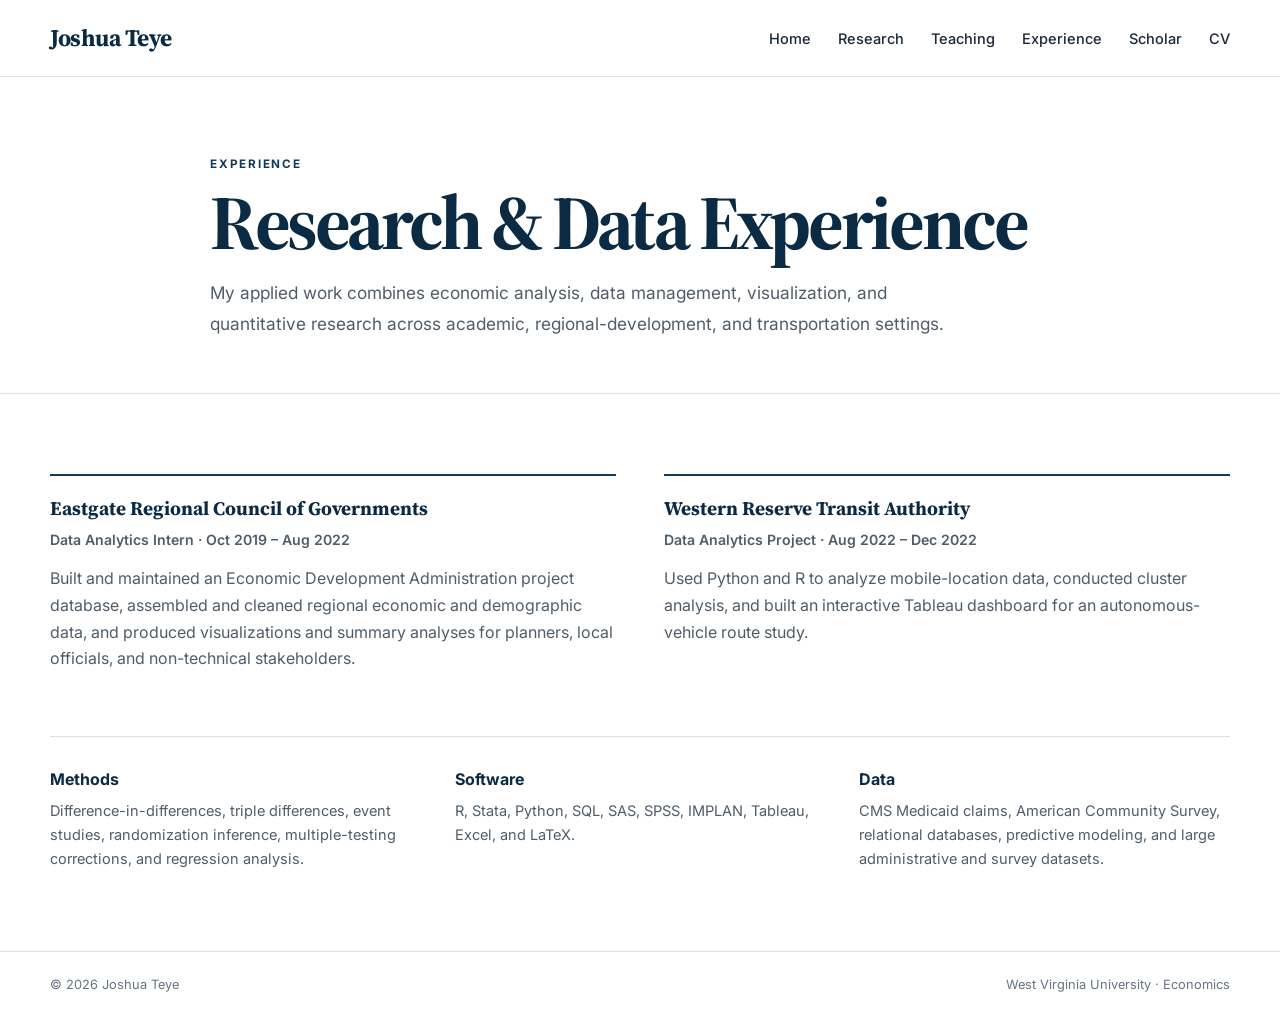
==== experience.html @ cca25564 "Add files via upload" ====
<!doctype html>
<html lang="en">
<head>
  <meta charset="utf-8">
  <meta name="viewport" content="width=device-width, initial-scale=1">
  <meta name="description" content="Research, data, and professional experience of Joshua Teye, PhD Candidate in Economics at West Virginia University.">
  <title>Experience | Joshua Teye</title>
  <link rel="canonical" href="https://jteye8317.github.io/experience.html">
  <meta name="google-site-verification" content="BmAEZ_e2Y_XpYz3XwTeQ1vOb4aZKEHvPE95MhcZ8lzc">
  <link rel="preconnect" href="https://fonts.googleapis.com">
  <link rel="preconnect" href="https://fonts.gstatic.com" crossorigin>
  <link href="https://fonts.googleapis.com/css2?family=Inter:wght@400;500;600;700&family=Source+Serif+4:opsz,wght@8..60,600;8..60,700&display=swap" rel="stylesheet">
  <link rel="stylesheet" href="style.css">
</head>
<body>
<header class="topbar">
  <div class="wrap nav">
    <a class="brand" href="index.html">Joshua Teye</a>
    <button class="menu-btn" aria-label="Open menu">☰</button>
    <nav class="links" aria-label="Primary navigation">
      <a href="index.html">Home</a>
      <a href="research.html">Research</a>
      <a href="teaching.html">Teaching</a>
      <a href="experience.html">Experience</a>
      <a href="https://scholar.google.com/citations?user=lvqh20IAAAAJ&amp;hl=en" target="_blank" rel="noopener">Scholar</a>
      <a href="Joshua_Teye_CV.pdf" target="_blank" rel="noopener">CV</a>
    </nav>
  </div>
</header>

<main>
  <section class="page-hero">
    <div class="wrap narrow">
      <p class="eyebrow">Experience</p>
      <h1 class="page-title">Research &amp; Data Experience</h1>
      <p class="page-intro">
        My applied work combines economic analysis, data management, visualization, and quantitative research
        across academic, regional-development, and transportation settings.
      </p>
    </div>
  </section>

  <section class="section">
    <div class="wrap">
      <div class="experience-grid">
        <article>
          <h3>Eastgate Regional Council of Governments</h3>
          <p class="role">Data Analytics Intern · Oct 2019 – Aug 2022</p>
          <p>
            Built and maintained an Economic Development Administration project database,
            assembled and cleaned regional economic and demographic data, and produced
            visualizations and summary analyses for planners, local officials, and non-technical stakeholders.
          </p>
        </article>

        <article>
          <h3>Western Reserve Transit Authority</h3>
          <p class="role">Data Analytics Project · Aug 2022 – Dec 2022</p>
          <p>
            Used Python and R to analyze mobile-location data, conducted cluster analysis,
            and built an interactive Tableau dashboard for an autonomous-vehicle route study.
          </p>
        </article>
      </div>

      <div class="methods">
        <div>
          <h3>Methods</h3>
          <p>Difference-in-differences, triple differences, event studies, randomization inference, multiple-testing corrections, and regression analysis.</p>
        </div>
        <div>
          <h3>Software</h3>
          <p>R, Stata, Python, SQL, SAS, SPSS, IMPLAN, Tableau, Excel, and LaTeX.</p>
        </div>
        <div>
          <h3>Data</h3>
          <p>CMS Medicaid claims, American Community Survey, relational databases, predictive modeling, and large administrative and survey datasets.</p>
        </div>
      </div>
    </div>
  </section>
</main>
<footer class="footer">
  <div class="wrap footer-row">
    <span>© <span id="year"></span> Joshua Teye</span>
    <span>West Virginia University · Economics</span>
  </div>
</footer>

<script>
  document.getElementById("year").textContent = new Date().getFullYear();

  const btn = document.querySelector(".menu-btn");
  const links = document.querySelector(".links");

  btn.addEventListener("click", () => links.classList.toggle("open"));

  document.querySelectorAll(".links a").forEach(a => {
    a.addEventListener("click", () => links.classList.remove("open"));
  });
</script>
</body>
</html>
---- style.css ----
:root{
  --navy:#123a5a;
  --navy-dark:#0b2a43;
  --ink:#1c2938;
  --muted:#667382;
  --muted-dark:#4f5d6b;
  --line:#d9e1e8;
  --line-dark:#c8d2dc;
  --soft:#f5f7f9;
  --soft-alt:#fafbfc;
  --paper:#ffffff;
  --max:1180px;
  --radius:8px;
  --shadow:0 14px 34px rgba(15,47,80,.08);
}

*{box-sizing:border-box}
html{scroll-behavior:smooth;scroll-padding-top:92px}

body{
  margin:0;
  color:var(--ink);
  background:var(--paper);
  font-family:"Inter",system-ui,-apple-system,BlinkMacSystemFont,"Segoe UI",sans-serif;
  font-size:16px;
  line-height:1.68;
  -webkit-font-smoothing:antialiased;
  text-rendering:optimizeLegibility;
}

::selection{background:#dce9f3;color:var(--navy-dark)}
img{max-width:100%}

a{
  color:var(--navy);
  text-decoration:none;
  text-underline-offset:3px;
}

a:hover{text-decoration:underline}

a:focus-visible,
button:focus-visible{
  outline:3px solid rgba(18,58,90,.25);
  outline-offset:4px;
}

.wrap{
  width:min(calc(100% - 48px),var(--max));
  margin:0 auto;
}

.narrow{max-width:860px}

h1,h2,h3,p{margin-top:0}

h1,h2{
  font-family:"Source Serif 4",Georgia,serif;
  color:var(--navy-dark);
}

h1{
  margin-bottom:14px;
  font-size:clamp(3.8rem,7vw,6.2rem);
  line-height:.98;
  letter-spacing:-.045em;
  font-weight:700;
}

.page-title{
  font-size:clamp(3rem,6vw,5rem);
  margin-bottom:18px;
}

h2{
  margin-bottom:24px;
  font-size:clamp(2rem,4vw,3rem);
  line-height:1.12;
  letter-spacing:-.025em;
  font-weight:700;
}

h3{
  color:var(--navy-dark);
  line-height:1.32;
  font-weight:600;
}

.eyebrow{
  margin:0 0 10px;
  color:var(--navy);
  font-size:.73rem;
  font-weight:700;
  letter-spacing:.15em;
  text-transform:uppercase;
}

.topbar{
  position:sticky;
  top:0;
  z-index:50;
  background:rgba(255,255,255,.97);
  border-bottom:1px solid var(--line);
  backdrop-filter:blur(14px);
  -webkit-backdrop-filter:blur(14px);
}

.nav{
  min-height:74px;
  display:flex;
  align-items:center;
  justify-content:space-between;
  gap:30px;
}

.brand{
  color:var(--navy-dark);
  font-family:"Source Serif 4",Georgia,serif;
  font-size:1.48rem;
  font-weight:700;
  letter-spacing:-.02em;
}

.brand:hover{text-decoration:none}

.links{
  display:flex;
  align-items:center;
  gap:27px;
}

.links a{
  position:relative;
  padding:27px 0 25px;
  color:var(--ink);
  font-size:.91rem;
  font-weight:500;
}

.links a::after{
  content:"";
  position:absolute;
  left:0;
  right:0;
  bottom:19px;
  height:1.5px;
  background:var(--navy);
  transform:scaleX(0);
  transform-origin:left;
  transition:transform .18s ease;
}

.links a:hover{
  color:var(--navy);
  text-decoration:none;
}

.links a:hover::after{transform:scaleX(1)}

.menu-btn{
  display:none;
  padding:8px;
  border:0;
  color:var(--navy-dark);
  background:transparent;
  font-size:1.4rem;
  cursor:pointer;
}

.hero{
  padding:86px 0 78px;
}

.hero-grid{
  display:grid;
  grid-template-columns:minmax(0,1.32fr) minmax(280px,.68fr);
  gap:78px;
  align-items:center;
}

.hero-copy{max-width:790px}

.fields{
  margin:0 0 26px;
  color:var(--ink);
  font-size:1.01rem;
  font-weight:600;
  letter-spacing:.005em;
}

.intro,
.page-intro{
  max-width:760px;
  margin:0;
  color:var(--muted-dark);
  font-size:1.08rem;
  line-height:1.75;
}

.page-hero{
  padding:78px 0 54px;
  border-bottom:1px solid var(--line);
}

.actions{
  display:flex;
  flex-wrap:wrap;
  gap:12px;
  margin:30px 0 22px;
}

.btn{
  display:inline-flex;
  align-items:center;
  justify-content:center;
  gap:10px;
  min-height:46px;
  padding:11px 20px;
  border-radius:6px;
  font-size:.92rem;
  font-weight:600;
  transition:background .18s ease,color .18s ease,border-color .18s ease,transform .18s ease;
}

.btn:hover{
  text-decoration:none;
  transform:translateY(-1px);
}

.primary{
  border:1px solid var(--navy);
  background:var(--navy);
  color:#fff;
}

.primary:hover{
  border-color:var(--navy-dark);
  background:var(--navy-dark);
}

.outline{
  border:1px solid var(--line-dark);
  background:#fff;
  color:var(--navy);
}

.outline:hover{
  border-color:var(--navy);
  background:var(--soft);
}

.contact-mini{
  display:flex;
  flex-wrap:wrap;
  gap:8px 22px;
  color:var(--muted);
  font-size:.88rem;
}

.contact-mini a{font-weight:500}

.portrait-card{margin:0}

.portrait-card img{
  display:block;
  width:100%;
  aspect-ratio:4/5;
  object-fit:cover;
  border:1px solid var(--line);
  border-radius:var(--radius);
  box-shadow:var(--shadow);
}

.portrait-card figcaption{
  max-width:360px;
  margin:12px auto 0;
  color:#7a8591;
  font-family:"Source Serif 4",Georgia,serif;
  font-size:.9rem;
  font-style:italic;
  line-height:1.5;
  text-align:center;
}

.feature-band{
  padding:62px 0;
  background:var(--soft);
  border-top:1px solid var(--line);
  border-bottom:1px solid var(--line);
}

.two-col{
  display:grid;
  grid-template-columns:minmax(0,1fr) minmax(0,1fr);
  gap:58px;
  align-items:start;
}

.panel-block{min-width:0}

.section-heading{
  display:flex;
  align-items:flex-end;
  justify-content:space-between;
  gap:18px;
  margin-bottom:22px;
}

.section-heading h2{
  margin:0;
  font-size:2.05rem;
}

.small-link{
  display:inline-block;
  color:var(--navy);
  font-size:.87rem;
  font-weight:600;
  line-height:1.45;
}

.feature-card{
  padding:30px;
  background:#fff;
  border:1px solid var(--line);
  border-radius:var(--radius);
  box-shadow:0 8px 22px rgba(15,47,80,.035);
}

.feature-card h3{
  margin-bottom:14px;
  font-family:"Source Serif 4",Georgia,serif;
  font-size:1.55rem;
  font-weight:700;
}

.feature-card p,
.teaching-intro{color:var(--muted-dark)}

.finding{
  margin-bottom:18px;
  padding-top:16px;
  border-top:1px solid var(--line);
  color:var(--ink)!important;
  font-size:.94rem;
}

.teaching-intro{margin-bottom:18px}

.evaluation-note{
  margin:0 0 14px;
  color:var(--muted);
  font-size:.78rem;
  line-height:1.55;
  font-style:italic;
}

.stats{
  display:grid;
  grid-template-columns:1fr 1fr;
  gap:12px;
  margin:18px 0 22px;
}

.stats div{
  min-height:102px;
  padding:18px;
  background:#fff;
  border:1px solid var(--line);
  border-radius:6px;
}

.stats strong{
  display:block;
  color:var(--navy-dark);
  font-family:"Source Serif 4",Georgia,serif;
  font-size:2rem;
  font-weight:700;
  line-height:1;
}

.stats span{
  display:block;
  margin-top:8px;
  color:var(--muted-dark);
  font-size:.81rem;
  line-height:1.4;
}

.section{padding:80px 0}

.section.alt{
  background:var(--soft-alt);
  border-top:1px solid var(--line);
  border-bottom:1px solid var(--line);
}

.home-cards{
  display:grid;
  grid-template-columns:1fr 1fr;
  gap:36px;
}

.home-card{
  padding:28px;
  border:1px solid var(--line);
  border-radius:var(--radius);
  background:#fff;
}

.home-card h3{
  font-family:"Source Serif 4",Georgia,serif;
  font-size:1.35rem;
}

.home-card p{color:var(--muted-dark)}

.paper-list{border-top:1px solid var(--line-dark)}

.paper{
  display:grid;
  grid-template-columns:170px minmax(0,1fr);
  gap:34px;
  padding:30px 0;
  border-bottom:1px solid var(--line);
}

.paper .meta{
  padding-top:4px;
  color:var(--muted);
  font-size:.75rem;
  font-weight:700;
  letter-spacing:.035em;
  text-transform:uppercase;
}

.paper h3{
  max-width:840px;
  margin-bottom:8px;
  font-family:"Source Serif 4",Georgia,serif;
  font-size:1.3rem;
  font-weight:700;
}

.paper p{
  max-width:850px;
  margin:5px 0;
  color:var(--muted-dark);
  font-size:.94rem;
}

.paper a{
  display:inline-block;
  margin-top:8px;
  font-size:.88rem;
  font-weight:600;
}

.dissertation{
  margin-top:34px;
  padding:24px 28px;
  background:var(--soft);
  border-left:3px solid var(--navy);
  color:var(--muted-dark);
  line-height:1.65;
}

.dissertation strong{color:var(--ink)}

.dissertation span{
  display:block;
  margin-top:5px;
  color:var(--muted);
  font-size:.88rem;
}

.experience-grid{
  display:grid;
  grid-template-columns:1fr 1fr;
  gap:48px;
}

.experience-grid article{
  padding-top:20px;
  border-top:2px solid var(--navy);
}

.experience-grid h3{
  margin-bottom:7px;
  font-family:"Source Serif 4",Georgia,serif;
  font-size:1.2rem;
  font-weight:700;
}

.role{
  margin-bottom:13px;
  color:var(--navy);
  font-size:.88rem;
  font-weight:600;
}

.experience-grid p{color:var(--muted-dark)}

.methods{
  display:grid;
  grid-template-columns:repeat(3,minmax(0,1fr));
  gap:34px;
  margin-top:48px;
  padding-top:32px;
  border-top:1px solid var(--line);
}

.page-methods{margin-top:56px}

.methods h3{
  margin-bottom:9px;
  font-size:1rem;
  font-weight:700;
}

.methods p{
  margin:0;
  color:var(--muted-dark);
  font-size:.91rem;
  line-height:1.65;
}

.teaching-page-grid{
  display:grid;
  grid-template-columns:1.1fr .9fr;
  gap:56px;
  align-items:start;
}

.teaching-summary{
  padding:28px;
  border:1px solid var(--line);
  border-radius:var(--radius);
  background:var(--soft);
}

.contact-section{background:var(--soft)}

.contact-grid{
  display:grid;
  grid-template-columns:1.05fr .8fr .9fr;
  gap:52px;
  align-items:start;
}

.contact-grid p{
  max-width:440px;
  color:var(--muted-dark);
}

.contact-links{
  display:flex;
  flex-direction:column;
  align-items:flex-start;
  gap:11px;
  padding-top:3px;
}

.contact-links a{
  font-size:.91rem;
  font-weight:500;
}

.contact-links span{
  color:var(--muted);
  font-size:.89rem;
}

blockquote{
  margin:0;
  padding:3px 0 3px 23px;
  border-left:3px solid var(--navy);
  color:var(--navy-dark);
  font-family:"Source Serif 4",Georgia,serif;
  font-size:1.18rem;
  line-height:1.55;
}

.footer{
  padding:22px 0;
  border-top:1px solid var(--line);
  background:#fff;
  color:var(--muted);
  font-size:.8rem;
}

.footer-row{
  display:flex;
  justify-content:space-between;
  gap:20px;
}

@media (max-width:880px){
  .menu-btn{display:block}

  .links{
    display:none;
    position:absolute;
    top:74px;
    left:0;
    right:0;
    gap:0;
    padding:12px 24px 20px;
    background:#fff;
    border-bottom:1px solid var(--line);
    box-shadow:0 12px 20px rgba(15,47,80,.06);
    flex-direction:column;
    align-items:flex-start;
  }

  .links.open{display:flex}

  .links a{
    width:100%;
    padding:11px 0;
  }

  .links a::after{display:none}

  .hero{padding:68px 0 62px}

  .hero-grid{
    grid-template-columns:1fr;
    gap:46px;
  }

  .portrait-card{width:min(100%,380px)}

  .two-col,
  .contact-grid,
  .teaching-page-grid{
    grid-template-columns:1fr;
  }

  .home-cards{
    grid-template-columns:1fr;
  }

  .two-col{gap:48px}
  .contact-grid{gap:32px}

  .experience-grid,
  .methods{
    grid-template-columns:1fr;
  }

  .experience-grid{gap:36px}
  .methods{gap:24px}
}

@media (max-width:620px){
  .wrap{
    width:min(calc(100% - 30px),var(--max));
  }

  .nav{min-height:68px}
  .links{top:68px}
  .brand{font-size:1.34rem}

  .hero{padding:54px 0 52px}

  h1{font-size:clamp(3rem,15vw,4.4rem)}
  h2{font-size:2rem}

  .fields{
    font-size:.94rem;
    line-height:1.55;
  }

  .intro,
  .page-intro{font-size:1rem}

  .actions{
    flex-direction:column;
    align-items:stretch;
  }

  .btn{width:100%}
  .portrait-card{width:min(100%,330px)}

  .feature-band{padding:50px 0}
  .section{padding:60px 0}
  .page-hero{padding:56px 0 40px}

  .section-heading{
    align-items:flex-start;
    flex-direction:column;
    gap:8px;
  }

  .feature-card{padding:23px}

  .stats{grid-template-columns:1fr 1fr}

  .stats div{
    min-height:96px;
    padding:16px;
  }

  .paper{
    grid-template-columns:1fr;
    gap:8px;
    padding:24px 0;
  }

  .paper .meta{padding-top:0}
  .dissertation{padding:21px}

  .footer-row{
    flex-direction:column;
    gap:5px;
  }
}

@media (max-width:420px){
  .stats{grid-template-columns:1fr}

  .contact-mini{
    flex-direction:column;
    gap:5px;
  }

  blockquote{font-size:1.08rem}
}

@media (prefers-reduced-motion:reduce){
  html{scroll-behavior:auto}

  *,
  *::before,
  *::after{
    transition:none !important;
    animation:none !important;
  }
}
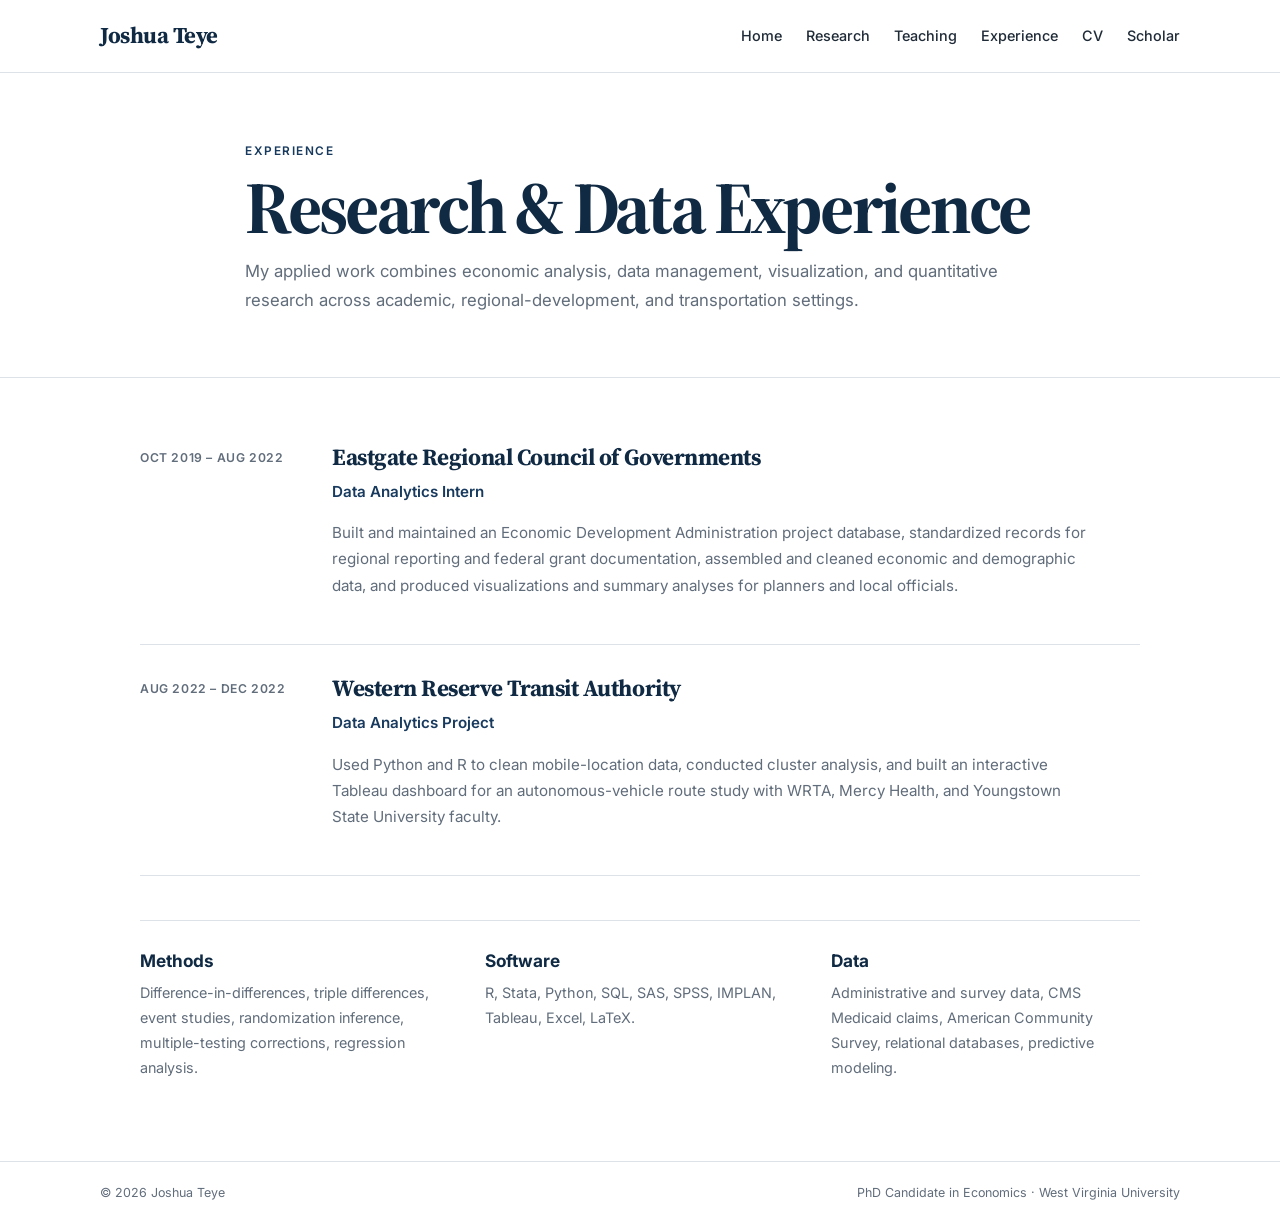
==== commit 76f480b6: "Add files via upload" ====
--- a/experience.html
+++ b/experience.html
@@ -9,31 +9,32 @@
   <meta name="google-site-verification" content="BmAEZ_e2Y_XpYz3XwTeQ1vOb4aZKEHvPE95MhcZ8lzc">
   <link rel="preconnect" href="https://fonts.googleapis.com">
   <link rel="preconnect" href="https://fonts.gstatic.com" crossorigin>
-  <link href="https://fonts.googleapis.com/css2?family=Inter:wght@400;500;600;700&family=Source+Serif+4:opsz,wght@8..60,600;8..60,700&display=swap" rel="stylesheet">
+  <link href="https://fonts.googleapis.com/css2?family=Inter:wght@400;500;600&family=Source+Serif+4:opsz,wght@8..60,600;8..60,700&display=swap" rel="stylesheet">
   <link rel="stylesheet" href="style.css">
 </head>
 <body>
-<header class="topbar">
-  <div class="wrap nav">
-    <a class="brand" href="index.html">Joshua Teye</a>
-    <button class="menu-btn" aria-label="Open menu">☰</button>
-    <nav class="links" aria-label="Primary navigation">
+
+<header class="site-header">
+  <div class="container nav-row">
+    <a class="site-name" href="index.html">Joshua Teye</a>
+    <button class="menu-toggle" aria-label="Toggle navigation" aria-expanded="false">Menu</button>
+    <nav class="nav-links" aria-label="Primary navigation">
       <a href="index.html">Home</a>
       <a href="research.html">Research</a>
       <a href="teaching.html">Teaching</a>
       <a href="experience.html">Experience</a>
-      <a href="https://scholar.google.com/citations?user=lvqh20IAAAAJ&amp;hl=en" target="_blank" rel="noopener">Scholar</a>
       <a href="Joshua_Teye_CV.pdf" target="_blank" rel="noopener">CV</a>
+      <a href="https://scholar.google.com/citations?user=lvqh20IAAAAJ&hl=en" target="_blank" rel="noopener">Scholar</a>
     </nav>
   </div>
 </header>
 
 <main>
   <section class="page-hero">
-    <div class="wrap narrow">
-      <p class="eyebrow">Experience</p>
+    <div class="container text-width">
+      <p class="kicker">Experience</p>
       <h1 class="page-title">Research &amp; Data Experience</h1>
-      <p class="page-intro">
+      <p class="lead">
         My applied work combines economic analysis, data management, visualization, and quantitative research
         across academic, regional-development, and transportation settings.
       </p>
@@ -41,63 +42,64 @@
   </section>
 
   <section class="section">
-    <div class="wrap">
-      <div class="experience-grid">
-        <article>
-          <h3>Eastgate Regional Council of Governments</h3>
-          <p class="role">Data Analytics Intern · Oct 2019 – Aug 2022</p>
+    <div class="container experience-list">
+      <article class="experience-item">
+        <div class="experience-date">Oct 2019 – Aug 2022</div>
+        <div>
+          <h2>Eastgate Regional Council of Governments</h2>
+          <p class="role">Data Analytics Intern</p>
           <p>
-            Built and maintained an Economic Development Administration project database,
-            assembled and cleaned regional economic and demographic data, and produced
-            visualizations and summary analyses for planners, local officials, and non-technical stakeholders.
+            Built and maintained an Economic Development Administration project database, standardized records
+            for regional reporting and federal grant documentation, assembled and cleaned economic and demographic
+            data, and produced visualizations and summary analyses for planners and local officials.
           </p>
-        </article>
+        </div>
+      </article>
 
-        <article>
-          <h3>Western Reserve Transit Authority</h3>
-          <p class="role">Data Analytics Project · Aug 2022 – Dec 2022</p>
+      <article class="experience-item">
+        <div class="experience-date">Aug 2022 – Dec 2022</div>
+        <div>
+          <h2>Western Reserve Transit Authority</h2>
+          <p class="role">Data Analytics Project</p>
           <p>
-            Used Python and R to analyze mobile-location data, conducted cluster analysis,
-            and built an interactive Tableau dashboard for an autonomous-vehicle route study.
+            Used Python and R to clean mobile-location data, conducted cluster analysis, and built an interactive
+            Tableau dashboard for an autonomous-vehicle route study with WRTA, Mercy Health, and Youngstown State University faculty.
           </p>
-        </article>
-      </div>
+        </div>
+      </article>
 
-      <div class="methods">
-        <div>
-          <h3>Methods</h3>
-          <p>Difference-in-differences, triple differences, event studies, randomization inference, multiple-testing corrections, and regression analysis.</p>
-        </div>
-        <div>
-          <h3>Software</h3>
-          <p>R, Stata, Python, SQL, SAS, SPSS, IMPLAN, Tableau, Excel, and LaTeX.</p>
-        </div>
-        <div>
-          <h3>Data</h3>
-          <p>CMS Medicaid claims, American Community Survey, relational databases, predictive modeling, and large administrative and survey datasets.</p>
-        </div>
+      <div class="methods-grid">
+        <div><h3>Methods</h3><p>Difference-in-differences, triple differences, event studies, randomization inference, multiple-testing corrections, regression analysis.</p></div>
+        <div><h3>Software</h3><p>R, Stata, Python, SQL, SAS, SPSS, IMPLAN, Tableau, Excel, LaTeX.</p></div>
+        <div><h3>Data</h3><p>Administrative and survey data, CMS Medicaid claims, American Community Survey, relational databases, predictive modeling.</p></div>
       </div>
     </div>
   </section>
 </main>
-<footer class="footer">
-  <div class="wrap footer-row">
+
+<footer class="site-footer">
+  <div class="container footer-row">
     <span>© <span id="year"></span> Joshua Teye</span>
-    <span>West Virginia University · Economics</span>
+    <span>PhD Candidate in Economics · West Virginia University</span>
   </div>
 </footer>
-
 <script>
   document.getElementById("year").textContent = new Date().getFullYear();
+  const toggle = document.querySelector(".menu-toggle");
+  const nav = document.querySelector(".nav-links");
+  if (toggle && nav) {
+    toggle.addEventListener("click", () => {
+      const open = nav.classList.toggle("open");
+      toggle.setAttribute("aria-expanded", open ? "true" : "false");
+    });
+    document.querySelectorAll(".nav-links a").forEach(a => {
+      a.addEventListener("click", () => {
+        nav.classList.remove("open");
+        toggle.setAttribute("aria-expanded", "false");
+      });
+    });
+  }
+</script>
 
-  const btn = document.querySelector(".menu-btn");
-  const links = document.querySelector(".links");
-
-  btn.addEventListener("click", () => links.classList.toggle("open"));
-
-  document.querySelectorAll(".links a").forEach(a => {
-    a.addEventListener("click", () => links.classList.remove("open"));
-  });
-</script>
 </body>
 </html>
--- a/style.css
+++ b/style.css
@@ -1,740 +1,308 @@
 :root{
-  --navy:#123a5a;
-  --navy-dark:#0b2a43;
-  --ink:#1c2938;
-  --muted:#667382;
-  --muted-dark:#4f5d6b;
-  --line:#d9e1e8;
-  --line-dark:#c8d2dc;
-  --soft:#f5f7f9;
-  --soft-alt:#fafbfc;
+  --navy:#173a5e;
+  --navy-dark:#102a44;
+  --ink:#202b38;
+  --muted:#616d7b;
+  --line:#dce2e7;
+  --soft:#f7f8fa;
   --paper:#ffffff;
-  --max:1180px;
-  --radius:8px;
-  --shadow:0 14px 34px rgba(15,47,80,.08);
+  --max:1080px;
 }
 
 *{box-sizing:border-box}
-html{scroll-behavior:smooth;scroll-padding-top:92px}
-
+html{scroll-behavior:smooth}
 body{
   margin:0;
   color:var(--ink);
   background:var(--paper);
   font-family:"Inter",system-ui,-apple-system,BlinkMacSystemFont,"Segoe UI",sans-serif;
   font-size:16px;
-  line-height:1.68;
+  line-height:1.72;
   -webkit-font-smoothing:antialiased;
-  text-rendering:optimizeLegibility;
-}
-
-::selection{background:#dce9f3;color:var(--navy-dark)}
+}
 img{max-width:100%}
-
-a{
-  color:var(--navy);
-  text-decoration:none;
-  text-underline-offset:3px;
-}
-
+a{color:var(--navy);text-decoration:none;text-underline-offset:3px}
 a:hover{text-decoration:underline}
-
-a:focus-visible,
-button:focus-visible{
-  outline:3px solid rgba(18,58,90,.25);
-  outline-offset:4px;
-}
-
-.wrap{
-  width:min(calc(100% - 48px),var(--max));
-  margin:0 auto;
-}
-
-.narrow{max-width:860px}
-
-h1,h2,h3,p{margin-top:0}
-
-h1,h2{
-  font-family:"Source Serif 4",Georgia,serif;
-  color:var(--navy-dark);
-}
-
-h1{
-  margin-bottom:14px;
-  font-size:clamp(3.8rem,7vw,6.2rem);
-  line-height:.98;
-  letter-spacing:-.045em;
-  font-weight:700;
-}
-
-.page-title{
-  font-size:clamp(3rem,6vw,5rem);
-  margin-bottom:18px;
-}
-
-h2{
-  margin-bottom:24px;
-  font-size:clamp(2rem,4vw,3rem);
-  line-height:1.12;
-  letter-spacing:-.025em;
-  font-weight:700;
-}
-
-h3{
-  color:var(--navy-dark);
-  line-height:1.32;
-  font-weight:600;
-}
-
-.eyebrow{
-  margin:0 0 10px;
-  color:var(--navy);
-  font-size:.73rem;
-  font-weight:700;
-  letter-spacing:.15em;
-  text-transform:uppercase;
-}
-
-.topbar{
+.container{width:min(calc(100% - 44px),var(--max));margin:0 auto}
+.text-width{max-width:790px}
+
+.site-header{
+  border-bottom:1px solid var(--line);
+  background:rgba(255,255,255,.97);
   position:sticky;
   top:0;
-  z-index:50;
-  background:rgba(255,255,255,.97);
-  border-bottom:1px solid var(--line);
-  backdrop-filter:blur(14px);
-  -webkit-backdrop-filter:blur(14px);
-}
-
-.nav{
-  min-height:74px;
+  z-index:30;
+  backdrop-filter:blur(10px);
+}
+.nav-row{
+  min-height:72px;
   display:flex;
   align-items:center;
   justify-content:space-between;
-  gap:30px;
-}
-
-.brand{
+  gap:28px;
+}
+.site-name{
   color:var(--navy-dark);
   font-family:"Source Serif 4",Georgia,serif;
-  font-size:1.48rem;
+  font-size:1.42rem;
   font-weight:700;
   letter-spacing:-.02em;
 }
-
-.brand:hover{text-decoration:none}
-
-.links{
-  display:flex;
-  align-items:center;
-  gap:27px;
-}
-
-.links a{
-  position:relative;
-  padding:27px 0 25px;
-  color:var(--ink);
-  font-size:.91rem;
-  font-weight:500;
-}
-
-.links a::after{
-  content:"";
-  position:absolute;
-  left:0;
-  right:0;
-  bottom:19px;
-  height:1.5px;
-  background:var(--navy);
-  transform:scaleX(0);
-  transform-origin:left;
-  transition:transform .18s ease;
-}
-
-.links a:hover{
-  color:var(--navy);
-  text-decoration:none;
-}
-
-.links a:hover::after{transform:scaleX(1)}
-
-.menu-btn{
+.site-name:hover{text-decoration:none}
+.nav-links{display:flex;align-items:center;gap:24px}
+.nav-links a{color:var(--ink);font-size:.9rem;font-weight:500}
+.menu-toggle{
   display:none;
-  padding:8px;
-  border:0;
-  color:var(--navy-dark);
-  background:transparent;
-  font-size:1.4rem;
-  cursor:pointer;
-}
-
-.hero{
-  padding:86px 0 78px;
-}
-
-.hero-grid{
-  display:grid;
-  grid-template-columns:minmax(0,1.32fr) minmax(280px,.68fr);
-  gap:78px;
-  align-items:center;
-}
-
-.hero-copy{max-width:790px}
-
-.fields{
-  margin:0 0 26px;
-  color:var(--ink);
-  font-size:1.01rem;
-  font-weight:600;
-  letter-spacing:.005em;
-}
-
-.intro,
-.page-intro{
-  max-width:760px;
-  margin:0;
-  color:var(--muted-dark);
-  font-size:1.08rem;
-  line-height:1.75;
-}
-
-.page-hero{
-  padding:78px 0 54px;
-  border-bottom:1px solid var(--line);
-}
-
-.actions{
-  display:flex;
-  flex-wrap:wrap;
-  gap:12px;
-  margin:30px 0 22px;
-}
-
-.btn{
-  display:inline-flex;
-  align-items:center;
-  justify-content:center;
-  gap:10px;
-  min-height:46px;
-  padding:11px 20px;
-  border-radius:6px;
-  font-size:.92rem;
-  font-weight:600;
-  transition:background .18s ease,color .18s ease,border-color .18s ease,transform .18s ease;
-}
-
-.btn:hover{
-  text-decoration:none;
-  transform:translateY(-1px);
-}
-
-.primary{
-  border:1px solid var(--navy);
-  background:var(--navy);
-  color:#fff;
-}
-
-.primary:hover{
-  border-color:var(--navy-dark);
-  background:var(--navy-dark);
-}
-
-.outline{
-  border:1px solid var(--line-dark);
+  border:1px solid var(--line);
   background:#fff;
   color:var(--navy);
-}
-
-.outline:hover{
-  border-color:var(--navy);
-  background:var(--soft);
-}
-
-.contact-mini{
-  display:flex;
-  flex-wrap:wrap;
-  gap:8px 22px;
-  color:var(--muted);
-  font-size:.88rem;
-}
-
-.contact-mini a{font-weight:500}
-
-.portrait-card{margin:0}
-
-.portrait-card img{
+  padding:7px 10px;
+  border-radius:4px;
+  font:inherit;
+  font-size:.85rem;
+}
+
+.kicker,.section-label{
+  margin:0 0 10px;
+  color:var(--navy);
+  font-size:.74rem;
+  font-weight:600;
+  letter-spacing:.13em;
+  text-transform:uppercase;
+}
+h1,h2,h3{margin-top:0}
+h1,h2{
+  color:var(--navy-dark);
+  font-family:"Source Serif 4",Georgia,serif;
+}
+h1{
+  margin-bottom:12px;
+  font-size:clamp(3.2rem,7vw,5.5rem);
+  line-height:1;
+  letter-spacing:-.045em;
+}
+h2{
+  margin-bottom:14px;
+  font-size:clamp(1.75rem,3vw,2.35rem);
+  line-height:1.18;
+  letter-spacing:-.02em;
+}
+h3{
+  margin-bottom:9px;
+  color:var(--navy-dark);
+  font-size:1.08rem;
+  line-height:1.35;
+}
+p{margin-top:0}
+.lead{color:var(--muted);font-size:1.05rem;line-height:1.75}
+
+.hero{padding:74px 0 66px}
+.hero-grid{
+  display:grid;
+  grid-template-columns:300px minmax(0,1fr);
+  gap:64px;
+  align-items:center;
+}
+.profile-photo{margin:0}
+.profile-photo img{
   display:block;
   width:100%;
   aspect-ratio:4/5;
   object-fit:cover;
+  object-position:center 26%;
+  border-radius:3px;
   border:1px solid var(--line);
-  border-radius:var(--radius);
-  box-shadow:var(--shadow);
-}
-
-.portrait-card figcaption{
-  max-width:360px;
-  margin:12px auto 0;
-  color:#7a8591;
-  font-family:"Source Serif 4",Georgia,serif;
-  font-size:.9rem;
-  font-style:italic;
-  line-height:1.5;
-  text-align:center;
-}
-
-.feature-band{
-  padding:62px 0;
-  background:var(--soft);
-  border-top:1px solid var(--line);
-  border-bottom:1px solid var(--line);
-}
-
-.two-col{
-  display:grid;
-  grid-template-columns:minmax(0,1fr) minmax(0,1fr);
-  gap:58px;
+}
+.fields{
+  margin-bottom:24px;
+  color:var(--ink);
+  font-size:.98rem;
+  font-weight:500;
+}
+.intro{max-width:720px;color:var(--muted);font-size:1.05rem}
+.contact-line{
+  display:flex;
+  flex-wrap:wrap;
+  gap:8px 20px;
+  margin:24px 0 0;
+  color:var(--muted);
+  font-size:.88rem;
+}
+.hero-links{
+  display:flex;
+  flex-wrap:wrap;
+  gap:18px;
+  margin-top:20px;
+}
+.hero-links a,.text-link{font-size:.9rem;font-weight:600}
+
+.section{padding:66px 0}
+.section.ruled{border-top:1px solid var(--line);border-bottom:1px solid var(--line);background:var(--soft)}
+.section p{color:var(--muted)}
+.section .section-label{color:var(--navy)}
+
+.featured-paper{
+  display:grid;
+  grid-template-columns:minmax(0,.9fr) minmax(0,1.1fr);
+  gap:54px;
   align-items:start;
 }
-
-.panel-block{min-width:0}
-
-.section-heading{
-  display:flex;
-  align-items:flex-end;
-  justify-content:space-between;
-  gap:18px;
-  margin-bottom:22px;
-}
-
-.section-heading h2{
-  margin:0;
-  font-size:2.05rem;
-}
-
-.small-link{
-  display:inline-block;
-  color:var(--navy);
-  font-size:.87rem;
-  font-weight:600;
-  line-height:1.45;
-}
-
-.feature-card{
-  padding:30px;
-  background:#fff;
-  border:1px solid var(--line);
-  border-radius:var(--radius);
-  box-shadow:0 8px 22px rgba(15,47,80,.035);
-}
-
-.feature-card h3{
-  margin-bottom:14px;
-  font-family:"Source Serif 4",Georgia,serif;
-  font-size:1.55rem;
-  font-weight:700;
-}
-
-.feature-card p,
-.teaching-intro{color:var(--muted-dark)}
-
-.finding{
-  margin-bottom:18px;
-  padding-top:16px;
-  border-top:1px solid var(--line);
-  color:var(--ink)!important;
-  font-size:.94rem;
-}
-
-.teaching-intro{margin-bottom:18px}
-
-.evaluation-note{
-  margin:0 0 14px;
-  color:var(--muted);
-  font-size:.78rem;
-  line-height:1.55;
-  font-style:italic;
-}
-
-.stats{
+.paper-subtitle{margin-top:-6px;color:var(--muted);font-style:italic}
+.paper-copy p{max-width:620px}
+
+.simple-grid{
   display:grid;
   grid-template-columns:1fr 1fr;
-  gap:12px;
-  margin:18px 0 22px;
-}
-
-.stats div{
-  min-height:102px;
-  padding:18px;
-  background:#fff;
-  border:1px solid var(--line);
-  border-radius:6px;
-}
-
-.stats strong{
-  display:block;
-  color:var(--navy-dark);
-  font-family:"Source Serif 4",Georgia,serif;
-  font-size:2rem;
-  font-weight:700;
-  line-height:1;
-}
-
-.stats span{
-  display:block;
-  margin-top:8px;
-  color:var(--muted-dark);
-  font-size:.81rem;
-  line-height:1.4;
-}
-
-.section{padding:80px 0}
-
-.section.alt{
-  background:var(--soft-alt);
-  border-top:1px solid var(--line);
-  border-bottom:1px solid var(--line);
-}
-
-.home-cards{
+  gap:64px;
+}
+.simple-grid>div+div{border-left:1px solid var(--line);padding-left:64px}
+
+.contact-section{border-top:1px solid var(--line);background:var(--soft)}
+.contact-grid{
   display:grid;
   grid-template-columns:1fr 1fr;
-  gap:36px;
-}
-
-.home-card{
-  padding:28px;
-  border:1px solid var(--line);
-  border-radius:var(--radius);
-  background:#fff;
-}
-
-.home-card h3{
-  font-family:"Source Serif 4",Georgia,serif;
-  font-size:1.35rem;
-}
-
-.home-card p{color:var(--muted-dark)}
-
-.paper-list{border-top:1px solid var(--line-dark)}
-
-.paper{
-  display:grid;
-  grid-template-columns:170px minmax(0,1fr);
-  gap:34px;
+  gap:64px;
+}
+.contact-list{display:flex;flex-direction:column;gap:8px;align-items:flex-start}
+
+.page-hero{padding:68px 0 44px;border-bottom:1px solid var(--line)}
+.page-title{font-size:clamp(2.8rem,6vw,4.6rem)}
+
+.research-list,.experience-list{max-width:1000px}
+.research-item,.experience-item{
+  display:grid;
+  grid-template-columns:160px minmax(0,1fr);
+  gap:32px;
   padding:30px 0;
   border-bottom:1px solid var(--line);
 }
-
-.paper .meta{
+.research-item:first-child,.experience-item:first-child{padding-top:0}
+.research-item.featured{border-top:2px solid var(--navy);padding-top:28px}
+.research-meta,.experience-date{
   padding-top:4px;
   color:var(--muted);
-  font-size:.75rem;
-  font-weight:700;
-  letter-spacing:.035em;
+  font-size:.76rem;
+  font-weight:600;
   text-transform:uppercase;
-}
-
-.paper h3{
-  max-width:840px;
-  margin-bottom:8px;
+  letter-spacing:.05em;
+}
+.research-item h2,.experience-item h2{font-size:1.45rem;margin-bottom:8px}
+.research-item p,.experience-item p{max-width:760px;font-size:.95rem;color:var(--muted)}
+.role{color:var(--navy)!important;font-weight:600}
+.dissertation-box{
+  margin-top:38px;
+  padding:28px 0 6px;
+  border-top:2px solid var(--navy);
+}
+.methods-grid{
+  display:grid;
+  grid-template-columns:repeat(3,1fr);
+  gap:36px;
+  margin-top:44px;
+  padding-top:28px;
+  border-top:1px solid var(--line);
+}
+.methods-grid p{font-size:.9rem;color:var(--muted)}
+
+.teaching-layout{
+  display:grid;
+  grid-template-columns:minmax(0,1.2fr) minmax(260px,.8fr);
+  gap:70px;
+  align-items:start;
+}
+.teaching-section{
+  padding-bottom:34px;
+  margin-bottom:34px;
+  border-bottom:1px solid var(--line);
+}
+.teaching-section:last-child{border-bottom:0}
+.approach-list>div{padding:18px 0;border-bottom:1px solid var(--line)}
+.approach-list>div:last-child{border-bottom:0}
+.course-list p{margin-bottom:22px}
+.teaching-side{
+  position:sticky;
+  top:104px;
+  padding:26px;
+  background:var(--soft);
+  border:1px solid var(--line);
+}
+.stat-list{display:grid;grid-template-columns:1fr 1fr;gap:1px;background:var(--line);border:1px solid var(--line)}
+.stat-list>div{background:#fff;padding:18px}
+.stat-list strong{
+  display:block;
+  color:var(--navy-dark);
   font-family:"Source Serif 4",Georgia,serif;
-  font-size:1.3rem;
-  font-weight:700;
-}
-
-.paper p{
-  max-width:850px;
-  margin:5px 0;
-  color:var(--muted-dark);
-  font-size:.94rem;
-}
-
-.paper a{
+  font-size:1.8rem;
+  line-height:1;
+}
+.stat-list span{display:block;margin-top:7px;color:var(--muted);font-size:.79rem;line-height:1.4}
+.teaching-quote{
+  margin:28px 0 0;
+  padding-left:18px;
+  border-left:2px solid var(--navy);
+  color:var(--navy-dark);
+  font-family:"Source Serif 4",Georgia,serif;
+  font-size:1.05rem;
+  line-height:1.55;
+}
+.button-link{
   display:inline-block;
-  margin-top:8px;
-  font-size:.88rem;
-  font-weight:600;
-}
-
-.dissertation{
-  margin-top:34px;
-  padding:24px 28px;
-  background:var(--soft);
-  border-left:3px solid var(--navy);
-  color:var(--muted-dark);
-  line-height:1.65;
-}
-
-.dissertation strong{color:var(--ink)}
-
-.dissertation span{
-  display:block;
-  margin-top:5px;
-  color:var(--muted);
-  font-size:.88rem;
-}
-
-.experience-grid{
-  display:grid;
-  grid-template-columns:1fr 1fr;
-  gap:48px;
-}
-
-.experience-grid article{
-  padding-top:20px;
-  border-top:2px solid var(--navy);
-}
-
-.experience-grid h3{
-  margin-bottom:7px;
-  font-family:"Source Serif 4",Georgia,serif;
-  font-size:1.2rem;
-  font-weight:700;
-}
-
-.role{
-  margin-bottom:13px;
+  margin-top:22px;
+  padding:10px 14px;
+  border:1px solid var(--navy);
   color:var(--navy);
   font-size:.88rem;
   font-weight:600;
 }
-
-.experience-grid p{color:var(--muted-dark)}
-
-.methods{
-  display:grid;
-  grid-template-columns:repeat(3,minmax(0,1fr));
-  gap:34px;
-  margin-top:48px;
-  padding-top:32px;
-  border-top:1px solid var(--line);
-}
-
-.page-methods{margin-top:56px}
-
-.methods h3{
-  margin-bottom:9px;
-  font-size:1rem;
-  font-weight:700;
-}
-
-.methods p{
-  margin:0;
-  color:var(--muted-dark);
-  font-size:.91rem;
-  line-height:1.65;
-}
-
-.teaching-page-grid{
-  display:grid;
-  grid-template-columns:1.1fr .9fr;
-  gap:56px;
-  align-items:start;
-}
-
-.teaching-summary{
-  padding:28px;
-  border:1px solid var(--line);
-  border-radius:var(--radius);
-  background:var(--soft);
-}
-
-.contact-section{background:var(--soft)}
-
-.contact-grid{
-  display:grid;
-  grid-template-columns:1.05fr .8fr .9fr;
-  gap:52px;
-  align-items:start;
-}
-
-.contact-grid p{
-  max-width:440px;
-  color:var(--muted-dark);
-}
-
-.contact-links{
-  display:flex;
-  flex-direction:column;
-  align-items:flex-start;
-  gap:11px;
-  padding-top:3px;
-}
-
-.contact-links a{
-  font-size:.91rem;
-  font-weight:500;
-}
-
-.contact-links span{
-  color:var(--muted);
-  font-size:.89rem;
-}
-
-blockquote{
-  margin:0;
-  padding:3px 0 3px 23px;
-  border-left:3px solid var(--navy);
-  color:var(--navy-dark);
-  font-family:"Source Serif 4",Georgia,serif;
-  font-size:1.18rem;
-  line-height:1.55;
-}
-
-.footer{
-  padding:22px 0;
-  border-top:1px solid var(--line);
-  background:#fff;
-  color:var(--muted);
-  font-size:.8rem;
-}
-
-.footer-row{
-  display:flex;
-  justify-content:space-between;
-  gap:20px;
-}
-
-@media (max-width:880px){
-  .menu-btn{display:block}
-
-  .links{
+.button-link:hover{background:var(--navy);color:white;text-decoration:none}
+
+.site-footer{border-top:1px solid var(--line);padding:20px 0;color:var(--muted);font-size:.78rem}
+.footer-row{display:flex;justify-content:space-between;gap:20px}
+
+@media(max-width:820px){
+  .menu-toggle{display:block}
+  .nav-links{
     display:none;
     position:absolute;
-    top:74px;
-    left:0;
-    right:0;
-    gap:0;
-    padding:12px 24px 20px;
-    background:#fff;
+    left:0;right:0;top:72px;
+    padding:14px 22px 20px;
+    background:white;
     border-bottom:1px solid var(--line);
-    box-shadow:0 12px 20px rgba(15,47,80,.06);
     flex-direction:column;
     align-items:flex-start;
+    gap:0;
   }
-
-  .links.open{display:flex}
-
-  .links a{
-    width:100%;
-    padding:11px 0;
-  }
-
-  .links a::after{display:none}
-
-  .hero{padding:68px 0 62px}
-
-  .hero-grid{
-    grid-template-columns:1fr;
-    gap:46px;
-  }
-
-  .portrait-card{width:min(100%,380px)}
-
-  .two-col,
-  .contact-grid,
-  .teaching-page-grid{
-    grid-template-columns:1fr;
-  }
-
-  .home-cards{
-    grid-template-columns:1fr;
-  }
-
-  .two-col{gap:48px}
-  .contact-grid{gap:32px}
-
-  .experience-grid,
-  .methods{
-    grid-template-columns:1fr;
-  }
-
-  .experience-grid{gap:36px}
-  .methods{gap:24px}
-}
-
-@media (max-width:620px){
-  .wrap{
-    width:min(calc(100% - 30px),var(--max));
-  }
-
-  .nav{min-height:68px}
-  .links{top:68px}
-  .brand{font-size:1.34rem}
-
-  .hero{padding:54px 0 52px}
-
-  h1{font-size:clamp(3rem,15vw,4.4rem)}
-  h2{font-size:2rem}
-
-  .fields{
-    font-size:.94rem;
-    line-height:1.55;
-  }
-
-  .intro,
-  .page-intro{font-size:1rem}
-
-  .actions{
-    flex-direction:column;
-    align-items:stretch;
-  }
-
-  .btn{width:100%}
-  .portrait-card{width:min(100%,330px)}
-
-  .feature-band{padding:50px 0}
-  .section{padding:60px 0}
-  .page-hero{padding:56px 0 40px}
-
-  .section-heading{
-    align-items:flex-start;
-    flex-direction:column;
-    gap:8px;
-  }
-
-  .feature-card{padding:23px}
-
-  .stats{grid-template-columns:1fr 1fr}
-
-  .stats div{
-    min-height:96px;
-    padding:16px;
-  }
-
-  .paper{
-    grid-template-columns:1fr;
-    gap:8px;
-    padding:24px 0;
-  }
-
-  .paper .meta{padding-top:0}
-  .dissertation{padding:21px}
-
-  .footer-row{
-    flex-direction:column;
-    gap:5px;
-  }
-}
-
-@media (max-width:420px){
-  .stats{grid-template-columns:1fr}
-
-  .contact-mini{
-    flex-direction:column;
-    gap:5px;
-  }
-
-  blockquote{font-size:1.08rem}
-}
-
-@media (prefers-reduced-motion:reduce){
-  html{scroll-behavior:auto}
-
-  *,
-  *::before,
-  *::after{
-    transition:none !important;
-    animation:none !important;
-  }
-}
+  .nav-links.open{display:flex}
+  .nav-links a{width:100%;padding:8px 0}
+  .hero-grid{grid-template-columns:230px minmax(0,1fr);gap:40px}
+  .featured-paper,.simple-grid,.teaching-layout,.contact-grid{grid-template-columns:1fr}
+  .simple-grid>div+div{border-left:0;border-top:1px solid var(--line);padding-left:0;padding-top:36px}
+  .teaching-side{position:static}
+  .methods-grid{grid-template-columns:1fr}
+}
+@media(max-width:620px){
+  .container{width:min(calc(100% - 30px),var(--max))}
+  .hero{padding:50px 0}
+  .hero-grid{grid-template-columns:1fr;gap:28px}
+  .profile-photo{width:min(100%,270px)}
+  .section{padding:54px 0}
+  .research-item,.experience-item{grid-template-columns:1fr;gap:8px}
+  .footer-row{flex-direction:column;gap:4px}
+  .stat-list{grid-template-columns:1fr 1fr}
+}
+@media(max-width:420px){
+  .stat-list{grid-template-columns:1fr}
+}
+
+
+/* Selected teaching materials */
+.materials-intro{max-width:720px}
+.syllabus-list{display:grid;grid-template-columns:1fr 1fr;gap:22px;margin-top:24px}
+.syllabus-card{padding:24px;border:1px solid var(--line);background:#fff}
+.syllabus-topline{display:flex;justify-content:space-between;gap:12px;flex-wrap:wrap;margin-bottom:12px;color:var(--muted);font-size:.78rem}
+.syllabus-course{color:var(--navy);font-weight:700;letter-spacing:.04em}
+.syllabus-card h3{font-family:"Source Serif 4",Georgia,serif;font-size:1.28rem}
+.syllabus-card p{font-size:.92rem}
+.syllabus-note{min-height:94px}
+.syllabus-card .button-link{margin-top:8px}
+@media(max-width:820px){.syllabus-list{grid-template-columns:1fr}.syllabus-note{min-height:0}}
